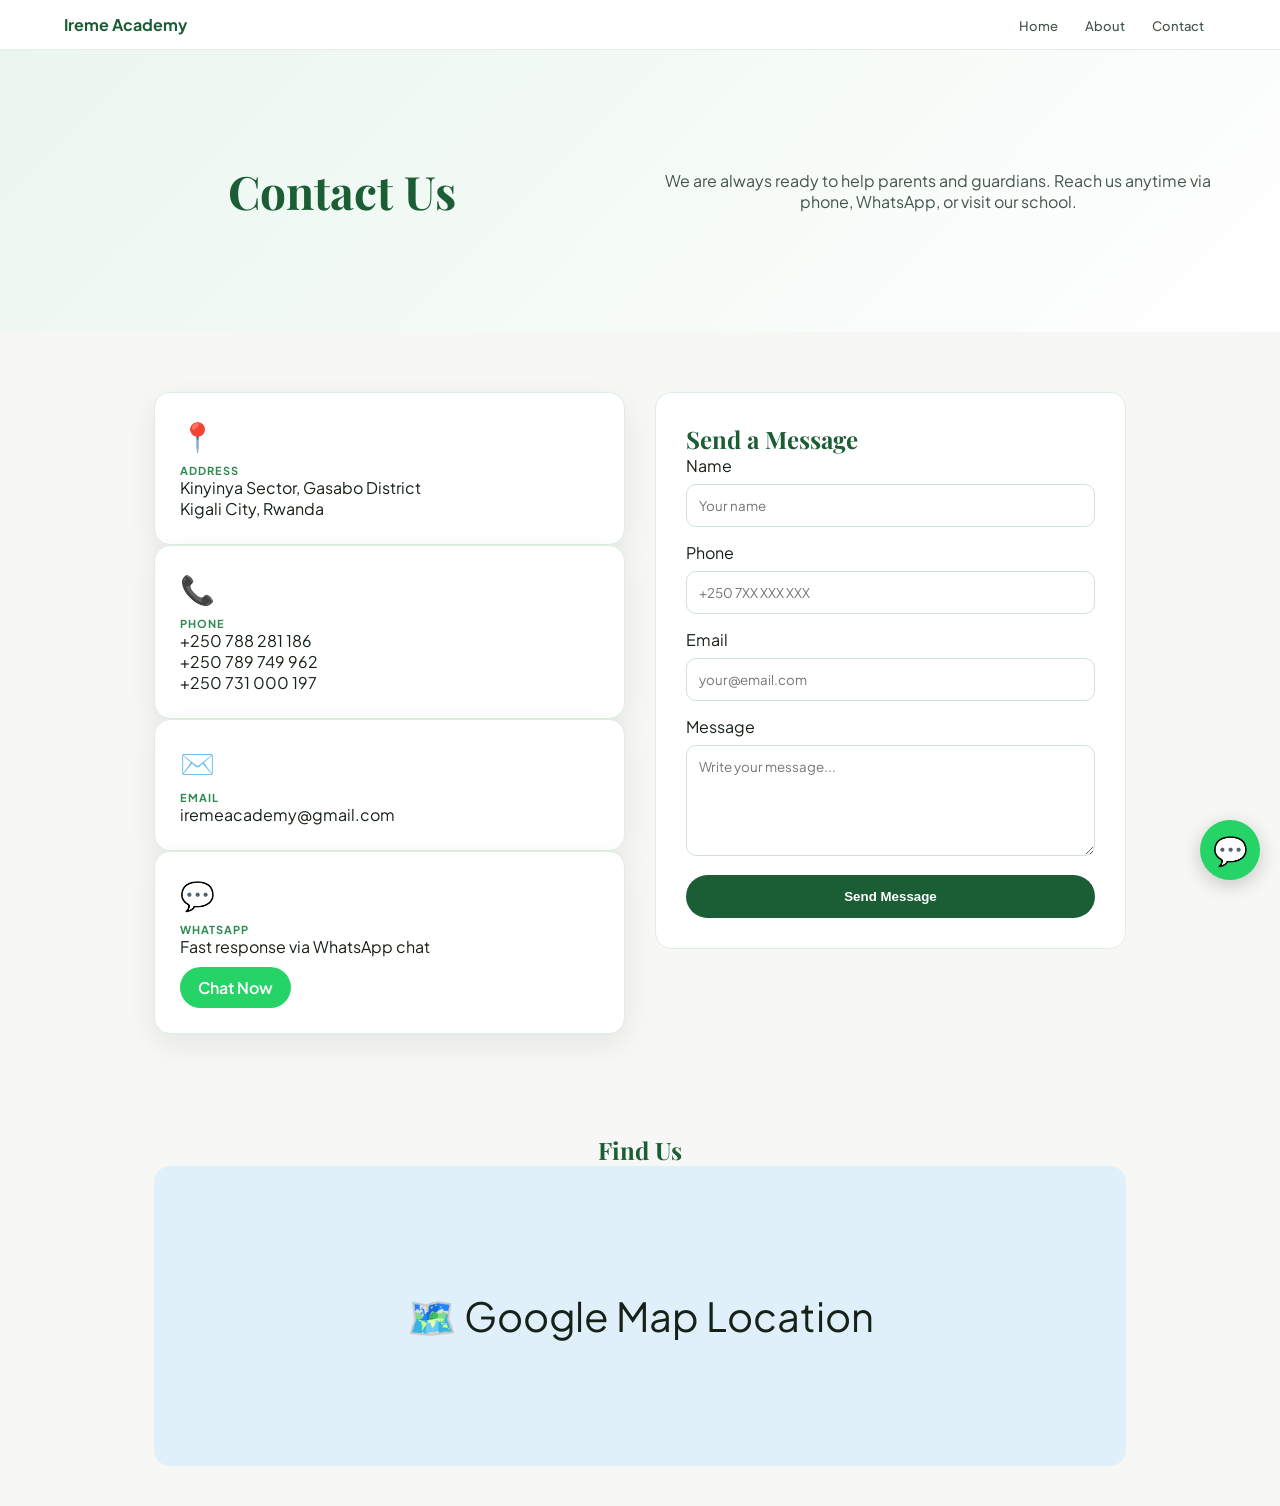
==== contact.html @ 0db22403 "uploaded" ====
<!DOCTYPE html>
<html lang="en">
<head>
<meta charset="UTF-8">
<meta name="viewport" content="width=device-width, initial-scale=1.0">
<title>Contact - Ireme Academy</title>

<link href="https://fonts.googleapis.com/css2?family=Playfair+Display:wght@600;700&family=Plus+Jakarta+Sans:wght@300;400;500;600&display=swap" rel="stylesheet">

<style>
:root{
  --green:#1b5e35;
  --green-mid:#2e8b50;
  --green-pale:#eaf6ee;
  --mid:#445549;
  --off:#f7f8f5;
  --white:#fff;
}

*{box-sizing:border-box}
body{
  margin:0;
  font-family:'Plus Jakarta Sans',sans-serif;
  background:var(--off);
  overflow-x:hidden;
}

h1,h2,h3{
  font-family:'Playfair Display',serif;
  color:var(--green);
}

/* NAV */
nav{
  background:#fff;
  padding:14px 5%;
  display:flex;
  justify-content:space-between;
  border-bottom:1px solid #e0ebe3;
  position:sticky;
  top:0;
  z-index:1000;
}

nav a{
  margin:0 10px;
  text-decoration:none;
  color:var(--mid);
  font-size:13px;
}
nav a:hover{color:var(--green)}

/* HERO */
.hero{
  text-align:center;
  padding:90px 5% 50px;
  background:linear-gradient(135deg,var(--green-pale),#fff);
  animation:fadeDown 1s ease;
}

.hero h1{font-size:46px}
.hero p{color:var(--mid);max-width:600px;margin:auto}

/* GRID */
.grid{
  display:grid;
  grid-template-columns:1fr 1fr;
  gap:30px;
  max-width:1100px;
  margin:auto;
  padding:60px 5%;
}

/* INFO CARDS */
.card{
  background:#fff;
  padding:25px;
  border-radius:16px;
  border:1px solid #ddeee3;
  transition:0.4s;
  opacity:0;
  transform:translateY(40px);
}

.card.show{
  opacity:1;
  transform:translateY(0);
}

.card:hover{
  transform:translateY(-8px);
  box-shadow:0 10px 30px rgba(0,0,0,0.08);
}

.icon{
  font-size:28px;
  margin-bottom:10px;
}

.label{
  font-size:11px;
  color:var(--green-mid);
  font-weight:700;
  letter-spacing:1px;
  text-transform:uppercase;
}

/* CONTACT FORM */
form{
  background:#fff;
  padding:30px;
  border-radius:16px;
  border:1px solid #ddeee3;
  transition:0.4s;
}

input,textarea{
  width:100%;
  padding:12px;
  margin-top:8px;
  margin-bottom:15px;
  border-radius:10px;
  border:1px solid #cfe3d7;
  font-family:inherit;
  outline:none;
}

input:focus,textarea:focus{
  border-color:var(--green-mid);
}

button{
  width:100%;
  padding:14px;
  background:var(--green);
  color:#fff;
  border:none;
  border-radius:50px;
  font-weight:600;
  cursor:pointer;
  transition:0.3s;
}

button:hover{
  background:var(--green-mid);
  transform:scale(1.03);
}

/* WHATSAPP FLOAT */
.wa{
  position:fixed;
  bottom:20px;
  right:20px;
  background:#25d366;
  color:#fff;
  width:60px;
  height:60px;
  border-radius:50%;
  display:flex;
  align-items:center;
  justify-content:center;
  font-size:28px;
  text-decoration:none;
  box-shadow:0 5px 20px rgba(0,0,0,0.2);
  animation:pulse 2s infinite;
}

/* MAP */
.map{
  max-width:1100px;
  margin:40px auto;
  padding:0 5%;
}

.map-box{
  height:300px;
  background:#dff0fb;
  border-radius:16px;
  display:flex;
  align-items:center;
  justify-content:center;
  font-size:40px;
  transition:0.4s;
}

.map-box:hover{
  transform:scale(1.02);
}

/* ANIMATIONS */
@keyframes fadeDown{
  from{opacity:0;transform:translateY(-30px)}
  to{opacity:1;transform:translateY(0)}
}

@keyframes pulse{
  0%{transform:scale(1)}
  50%{transform:scale(1.1)}
  100%{transform:scale(1)}
}

/* MOBILE */
@media(max-width:800px){
  .grid{grid-template-columns:1fr}
  .hero h1{font-size:34px}
}

:root{
  --green:#1b5e35;
  --green-mid:#2e8b50;
  --green-pale:#eaf6ee;
  --gold:#e8a020;
  --off:#f7f8f5;
  --mid:#445549;
  --shadow:0 10px 30px rgba(0,0,0,0.08);
  --radius:16px;
}

*{
  margin:0;
  padding:0;
  box-sizing:border-box;
}

body{
  font-family:'Plus Jakarta Sans',sans-serif;
  background:var(--off);
  color:#162117;
  scroll-behavior:smooth;
}

/* HEADINGS SYSTEM */
h1,h2,h3{
  font-family:'Playfair Display',serif;
  color:var(--green);
}

/* SECTION SYSTEM */
.section{
  padding:90px 5%;
  max-width:1200px;
  margin:auto;
}

/* ANIMATION BASE */
.fade-up{
  opacity:0;
  transform:translateY(40px);
  transition:0.8s ease;
}
.fade-up.show{
  opacity:1;
  transform:translateY(0);
}

/* NAVBAR SYSTEM */
nav{
  position:sticky;
  top:0;
  z-index:999;
  background:#fff;
  display:flex;
  justify-content:space-between;
  align-items:center;
  padding:14px 5%;
  border-bottom:1px solid #e6eee9;
}

nav a{
  margin:0 12px;
  text-decoration:none;
  color:var(--mid);
  font-size:13px;
  font-weight:500;
}

nav a:hover{color:var(--green)}

/* BUTTON SYSTEM */
.btn{
  display:inline-flex;
  align-items:center;
  justify-content:center;
  padding:12px 22px;
  border-radius:50px;
  font-weight:600;
  transition:0.3s;
  text-decoration:none;
}

.btn-green{
  background:var(--green);
  color:#fff;
}

.btn-green:hover{
  background:var(--green-mid);
  transform:scale(1.05);
}

.btn-wa{
  background:#25d366;
  color:#fff;
}

/* CARD SYSTEM */
.card{
  background:#fff;
  border-radius:var(--radius);
  padding:25px;
  box-shadow:var(--shadow);
  transition:0.4s;
}

.card:hover{
  transform:translateY(-10px);
}

/* GRID SYSTEM */
.grid-2{
  display:grid;
  grid-template-columns:1fr 1fr;
  gap:30px;
}

.grid-3{
  display:grid;
  grid-template-columns:repeat(3,1fr);
  gap:20px;
}

/* HERO SYSTEM */
.hero{
  display:grid;
  grid-template-columns:1fr 1fr;
  gap:40px;
  padding:110px 5%;
  background:linear-gradient(135deg,var(--green-pale),#fff);
}

/* FLOAT BUTTONS */
.float-wa{
  position:fixed;
  bottom:20px;
  right:20px;
  background:#25d366;
  color:#fff;
  width:60px;
  height:60px;
  border-radius:50%;
  display:flex;
  align-items:center;
  justify-content:center;
  font-size:26px;
  box-shadow:var(--shadow);
}

.float-apply{
  position:fixed;
  bottom:90px;
  right:20px;
  background:var(--green);
  color:#fff;
  padding:12px 16px;
  border-radius:50px;
  font-size:12px;
  font-weight:700;
  box-shadow:var(--shadow);
}
</style>
</head>

<body>

<!-- NAV -->
<nav>
  <strong style="color:var(--green)">Ireme Academy</strong>
  <div>
    <a href="index.html">Home</a>
    <a href="about.html">About</a>
    <a href="contact.html">Contact</a>
  </div>
</nav>

<!-- HERO -->
<section class="hero">
  <h1>Contact Us</h1>
  <p>We are always ready to help parents and guardians. Reach us anytime via phone, WhatsApp, or visit our school.</p>
</section>

<!-- CONTACT INFO + FORM -->
<section class="grid">

  <!-- INFO -->
  <div>
    <div class="card">
      <div class="icon">📍</div>
      <div class="label">Address</div>
      <p>Kinyinya Sector, Gasabo District<br>Kigali City, Rwanda</p>
    </div>

    <div class="card">
      <div class="icon">📞</div>
      <div class="label">Phone</div>
      <p>+250 788 281 186<br>+250 789 749 962<br>+250 731 000 197</p>
    </div>

    <div class="card">
      <div class="icon">✉️</div>
      <div class="label">Email</div>
      <p>iremeacademy@gmail.com</p>
    </div>

    <div class="card">
      <div class="icon">💬</div>
      <div class="label">WhatsApp</div>
      <p>Fast response via WhatsApp chat</p>
      <a href="https://wa.me/250788281186" style="display:inline-block;margin-top:10px;background:#25d366;color:#fff;padding:10px 18px;border-radius:30px;text-decoration:none;font-weight:600">
        Chat Now
      </a>
    </div>
  </div>

  <!-- FORM -->
  <div>
    <form>
      <h2>Send a Message</h2>

      <label>Name</label>
      <input type="text" placeholder="Your name">

      <label>Phone</label>
      <input type="tel" placeholder="+250 7XX XXX XXX">

      <label>Email</label>
      <input type="email" placeholder="your@email.com">

      <label>Message</label>
      <textarea rows="5" placeholder="Write your message..."></textarea>

      <button type="button" onclick="sendMsg(this)">Send Message</button>
    </form>
  </div>

</section>

<!-- MAP -->
<section class="map">
  <h2 style="text-align:center;color:var(--green)">Find Us</h2>
  <div class="map-box">
    🗺️ Google Map Location
  </div>
</section>

<!-- WHATSAPP FLOAT -->
<a class="wa" href="https://wa.me/250788281186">💬</a>

<script>
// scroll animation
const cards=document.querySelectorAll('.card');

window.addEventListener('scroll',()=>{
  cards.forEach(c=>{
    const top=c.getBoundingClientRect().top;
    if(top<window.innerHeight-80){
      c.classList.add('show');
    }
  });
});

// form effect
function sendMsg(btn){
  btn.innerText="Message Sent ✓";
  btn.style.background="#2e8b50";
  btn.disabled=true;
}

const items=document.querySelectorAll('.fade-up');

window.addEventListener('scroll',()=>{
  items.forEach(el=>{
    const top=el.getBoundingClientRect().top;
    if(top<window.innerHeight-80){
      el.classList.add('show');
    }
  });
});

</script>

</body>
</html>
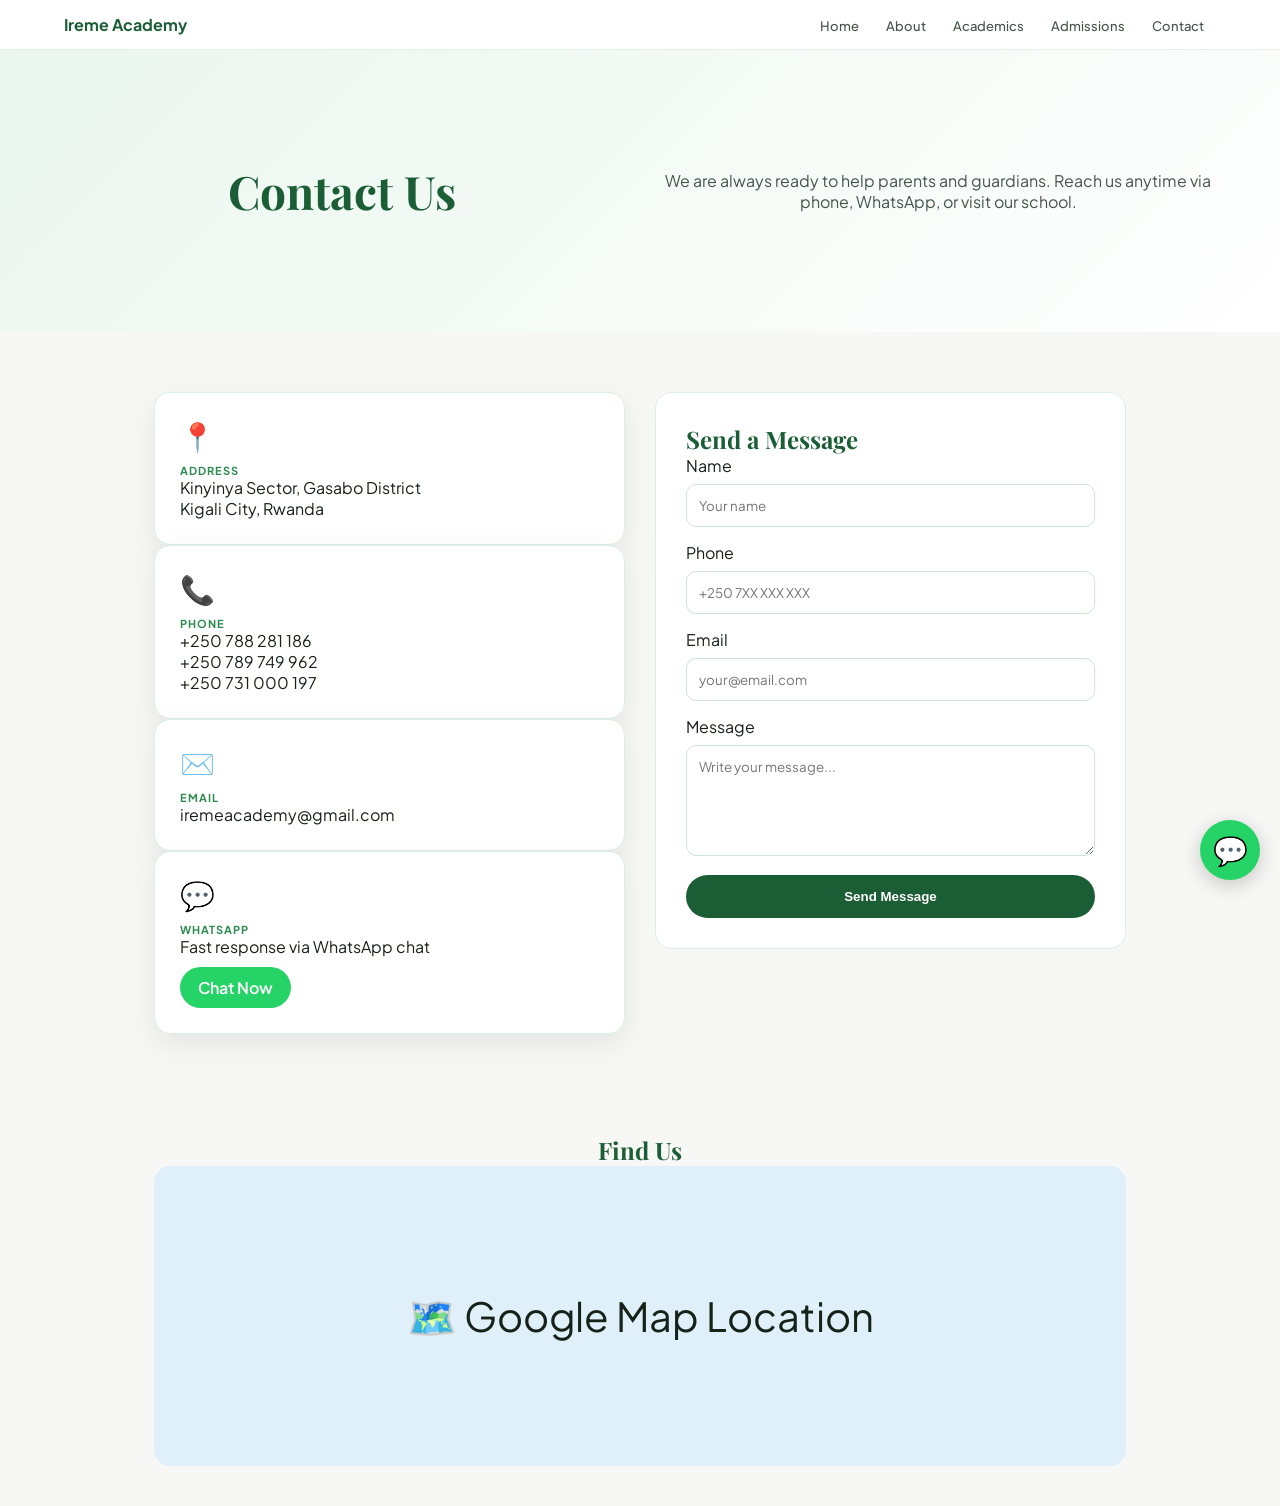
==== commit bafa1e89: "Revise contact form and navigation links Updated contact.html to include new form action and modifie" ====
--- a/contact.html
+++ b/contact.html
@@ -376,8 +376,10 @@
 <nav>
   <strong style="color:var(--green)">Ireme Academy</strong>
   <div>
-    <a href="index.html">Home</a>
+       <a href="index.html">Home</a>
     <a href="about.html">About</a>
+    <a href="academics.html">Academics</a>
+    <a href="admissions.html">Admissions</a>
     <a href="contact.html">Contact</a>
   </div>
 </nav>
@@ -415,7 +417,7 @@
       <div class="icon">💬</div>
       <div class="label">WhatsApp</div>
       <p>Fast response via WhatsApp chat</p>
-      <a href="https://wa.me/250788281186" style="display:inline-block;margin-top:10px;background:#25d366;color:#fff;padding:10px 18px;border-radius:30px;text-decoration:none;font-weight:600">
+      <a href="https://wa.me/250788281186" rel="noopener" style="display:inline-block;margin-top:10px;background:#25d366;color:#fff;padding:10px 18px;border-radius:30px;text-decoration:none;font-weight:600">
         Chat Now
       </a>
     </div>
@@ -423,22 +425,24 @@
 
   <!-- FORM -->
   <div>
-    <form>
+    <form action="https://formspree.io/f/xrejpjka" method="POST">
       <h2>Send a Message</h2>
+      <input type="hidden" name="_subject" value="New contact request from Ireme Academy website">
+      <input type="hidden" name="_language" value="en">
 
       <label>Name</label>
-      <input type="text" placeholder="Your name">
+      <input type="text" name="name" placeholder="Your name" required>
 
       <label>Phone</label>
-      <input type="tel" placeholder="+250 7XX XXX XXX">
+      <input type="tel" name="phone" placeholder="+250 7XX XXX XXX" required>
 
       <label>Email</label>
-      <input type="email" placeholder="your@email.com">
+      <input type="email" name="_replyto" placeholder="your@email.com" required>
 
       <label>Message</label>
-      <textarea rows="5" placeholder="Write your message..."></textarea>
-
-      <button type="button" onclick="sendMsg(this)">Send Message</button>
+      <textarea rows="5" name="message" placeholder="Write your message..." required></textarea>
+
+      <button type="submit">Send Message</button>
     </form>
   </div>
 
@@ -468,13 +472,6 @@
   });
 });
 
-// form effect
-function sendMsg(btn){
-  btn.innerText="Message Sent ✓";
-  btn.style.background="#2e8b50";
-  btn.disabled=true;
-}
-
 const items=document.querySelectorAll('.fade-up');
 
 window.addEventListener('scroll',()=>{
@@ -489,4 +486,4 @@
 </script>
 
 </body>
-</html>+</html>
